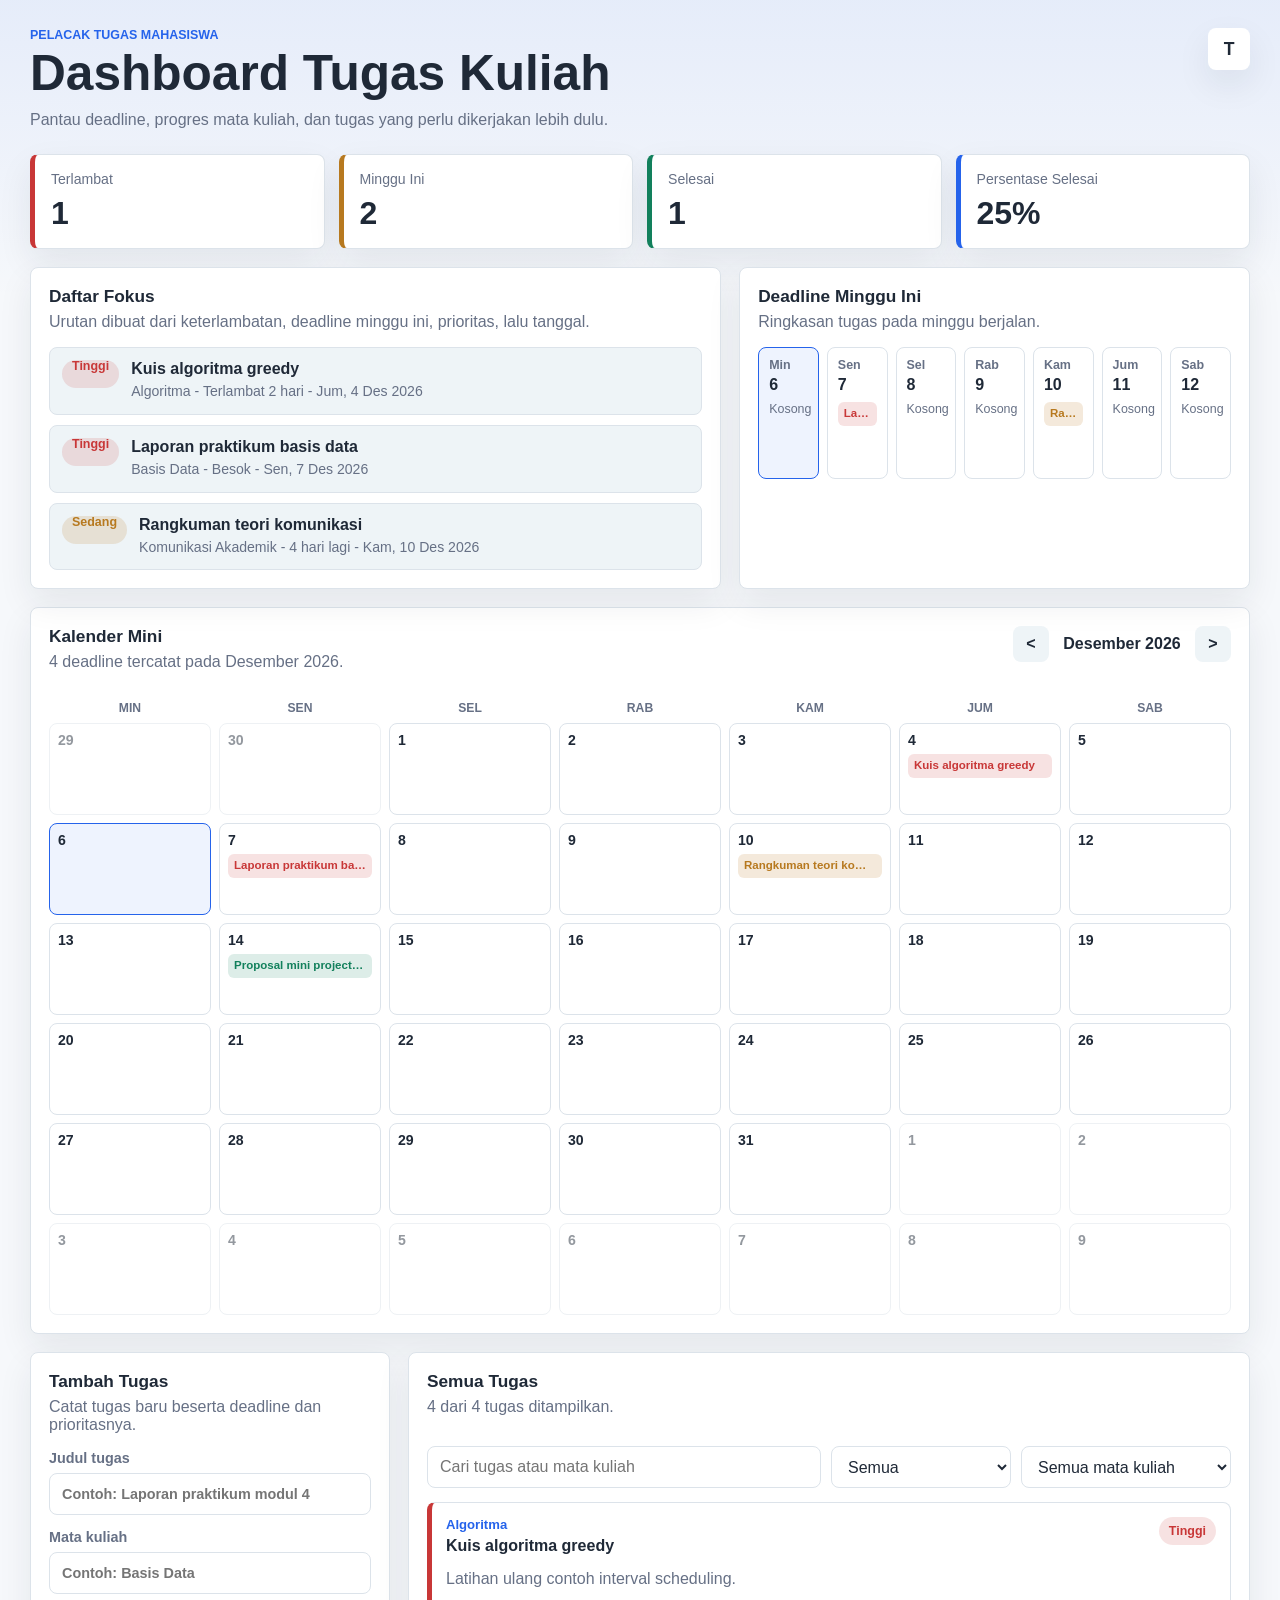
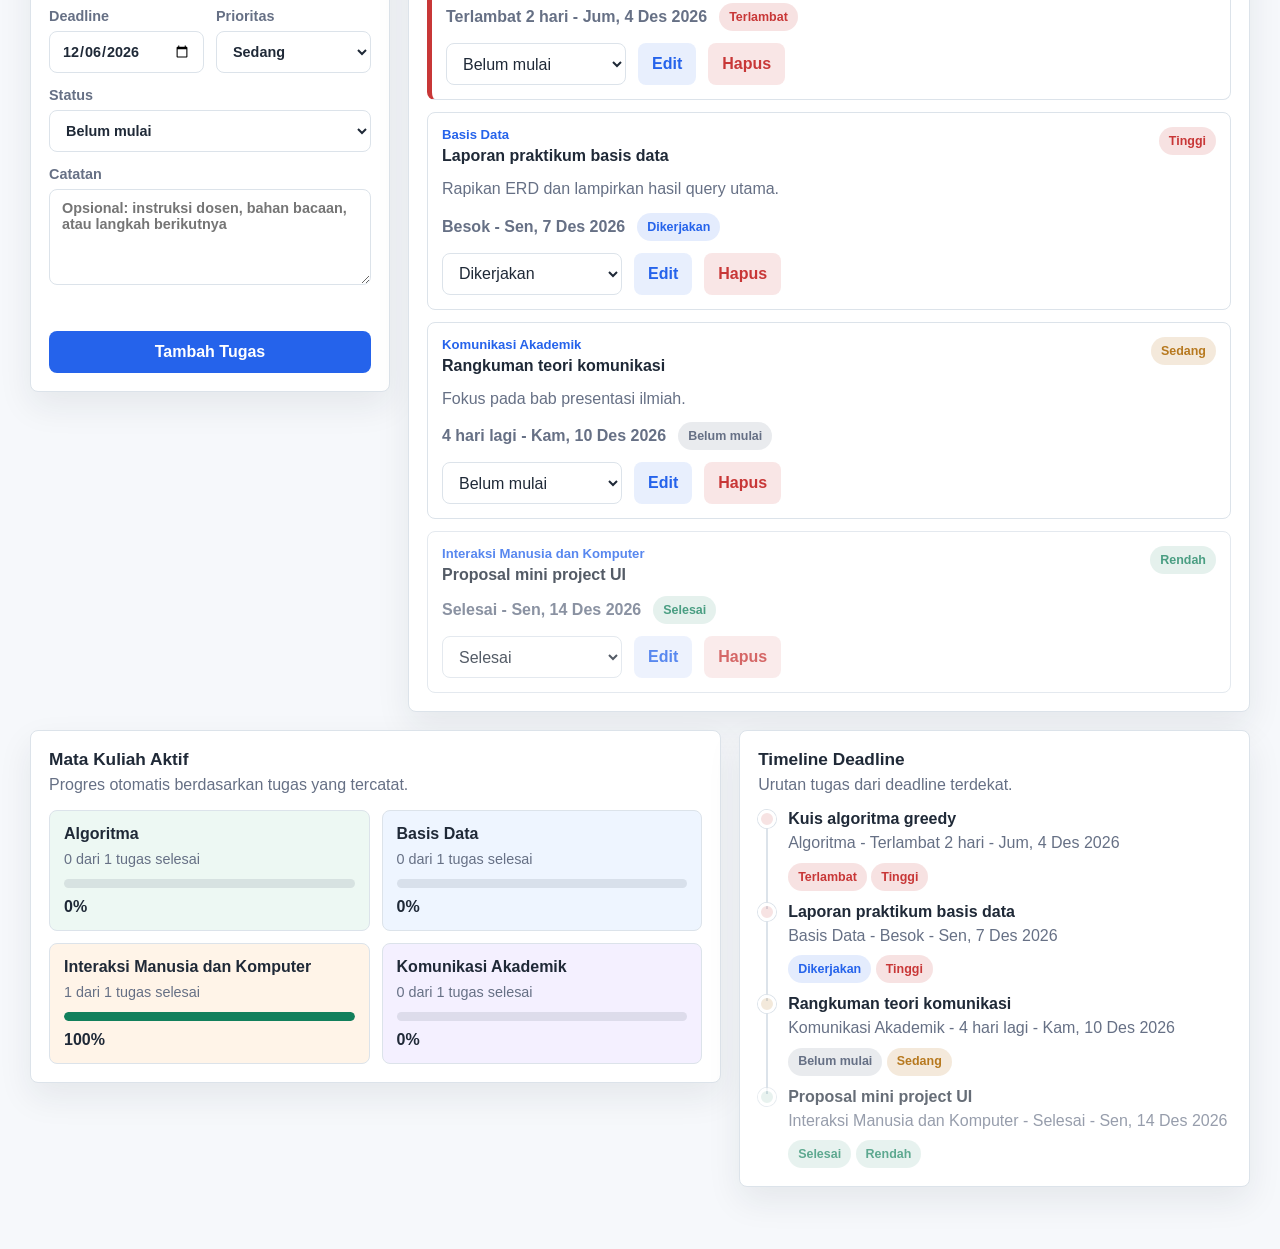
==== src/index.html @ 7a2aca6d "Restructure repository folders according to assignment guidelines" ====
<!DOCTYPE html>
<html lang="id">
<head>
  <meta charset="UTF-8">
  <meta name="viewport" content="width=device-width, initial-scale=1.0">
  <title>Pelacak Tugas Mahasiswa</title>
  <link rel="stylesheet" href="style.css">
</head>
<body>
  <main class="app-shell">
    <header class="topbar">
      <div>
        <p class="eyebrow">Pelacak Tugas Mahasiswa</p>
        <h1>Dashboard Tugas Kuliah</h1>
        <p class="lead">Pantau deadline, progres mata kuliah, dan tugas yang perlu dikerjakan lebih dulu.</p>
      </div>
      <button class="icon-button" id="themeToggle" type="button" aria-label="Ganti tema" title="Ganti tema">T</button>
    </header>

    <section class="summary-grid" aria-label="Ringkasan tugas">
      <article class="metric metric-red">
        <span>Terlambat</span>
        <strong id="lateCount">0</strong>
      </article>
      <article class="metric metric-yellow">
        <span>Minggu Ini</span>
        <strong id="weekCount">0</strong>
      </article>
      <article class="metric metric-green">
        <span>Selesai</span>
        <strong id="doneCount">0</strong>
      </article>
      <article class="metric metric-blue">
        <span>Persentase Selesai</span>
        <strong id="progressValue">0%</strong>
      </article>
    </section>

    <section class="dashboard-grid" aria-label="Dashboard utama">
      <section class="panel focus-panel">
        <div class="panel-header">
          <div>
            <h2>Daftar Fokus</h2>
            <p id="focusHint">Tugas urgent dan prioritas tinggi muncul lebih dulu.</p>
          </div>
        </div>
        <div class="focus-list" id="focusList"></div>
      </section>

      <section class="panel">
        <div class="panel-header">
          <div>
            <h2>Deadline Minggu Ini</h2>
            <p>Ringkasan tugas pada minggu berjalan.</p>
          </div>
        </div>
        <div class="week-strip" id="weekStrip"></div>
      </section>
    </section>

    <section class="panel calendar-panel" aria-label="Kalender deadline">
      <div class="panel-header">
        <div>
          <h2>Kalender Mini</h2>
          <p id="calendarSummary">Sebaran deadline pada bulan berjalan.</p>
        </div>
        <div class="calendar-actions" aria-label="Navigasi bulan">
          <button class="ghost-button calendar-button" id="prevMonthButton" type="button" aria-label="Bulan sebelumnya">&lt;</button>
          <strong id="calendarTitle"></strong>
          <button class="ghost-button calendar-button" id="nextMonthButton" type="button" aria-label="Bulan berikutnya">&gt;</button>
        </div>
      </div>
      <div class="mini-calendar" id="miniCalendar"></div>
    </section>

    <section class="workspace">
      <form class="task-form" id="taskForm" novalidate>
        <div class="form-title-row">
          <div>
            <h2 id="formTitle">Tambah Tugas</h2>
            <p id="formSubtitle">Catat tugas baru beserta deadline dan prioritasnya.</p>
          </div>
          <button class="ghost-button hidden" id="cancelEditButton" type="button">Batal</button>
        </div>

        <input id="taskId" type="hidden">

        <label for="taskTitle">
          Judul tugas
          <input id="taskTitle" type="text" placeholder="Contoh: Laporan praktikum modul 4" required>
        </label>

        <label for="courseName">
          Mata kuliah
          <input id="courseName" type="text" placeholder="Contoh: Basis Data" required>
        </label>

        <div class="form-row">
          <label for="dueDate">
            Deadline
            <input id="dueDate" type="date" required>
          </label>
          <label for="priority">
            Prioritas
            <select id="priority" required>
              <option value="Rendah">Rendah</option>
              <option value="Sedang" selected>Sedang</option>
              <option value="Tinggi">Tinggi</option>
            </select>
          </label>
        </div>

        <label for="status">
          Status
          <select id="status" required>
            <option value="Belum mulai">Belum mulai</option>
            <option value="Dikerjakan">Dikerjakan</option>
            <option value="Selesai">Selesai</option>
          </select>
        </label>

        <label for="notes">
          Catatan
          <textarea id="notes" rows="4" placeholder="Opsional: instruksi dosen, bahan bacaan, atau langkah berikutnya"></textarea>
        </label>

        <p class="form-error" id="formError" role="alert"></p>
        <button class="primary-button" id="submitButton" type="submit">Tambah Tugas</button>
      </form>

      <section class="task-board" aria-label="Daftar tugas">
        <div class="board-header">
          <div>
            <h2>Semua Tugas</h2>
            <p id="listSummary">Kelola tugas dari satu daftar.</p>
          </div>
        </div>

        <div class="filters" aria-label="Filter tugas">
          <input id="searchInput" type="search" placeholder="Cari tugas atau mata kuliah">
          <select id="filterSelect" aria-label="Filter daftar tugas">
            <option value="semua">Semua</option>
            <option value="terlambat">Terlambat</option>
            <option value="minggu-ini">Minggu Ini</option>
            <option value="belum-selesai">Belum Selesai</option>
            <option value="selesai">Selesai</option>
            <option value="prioritas-tinggi">Prioritas Tinggi</option>
          </select>
          <select id="courseFilter" aria-label="Filter mata kuliah">
            <option value="semua">Semua mata kuliah</option>
          </select>
        </div>

        <div class="task-list" id="taskList"></div>
        <p class="empty-state" id="emptyState">Belum ada tugas yang cocok dengan filter ini.</p>
      </section>
    </section>

    <section class="lower-grid" aria-label="Progres dan timeline">
      <section class="panel">
        <div class="panel-header">
          <div>
            <h2>Mata Kuliah Aktif</h2>
            <p>Progres otomatis berdasarkan tugas yang tercatat.</p>
          </div>
        </div>
        <div class="course-grid" id="courseGrid"></div>
      </section>

      <section class="panel">
        <div class="panel-header">
          <div>
            <h2>Timeline Deadline</h2>
            <p>Urutan tugas dari deadline terdekat.</p>
          </div>
        </div>
        <div class="timeline" id="timelineList"></div>
      </section>
    </section>
  </main>

  <template id="taskTemplate">
    <article class="task-card">
      <div class="task-main">
        <div>
          <p class="course"></p>
          <h3></h3>
        </div>
        <span class="priority-badge"></span>
      </div>
      <p class="task-notes"></p>
      <div class="task-meta">
        <span class="deadline-text"></span>
        <span class="status-badge"></span>
      </div>
      <div class="task-actions">
        <select class="status-select" aria-label="Ubah status tugas">
          <option value="Belum mulai">Belum mulai</option>
          <option value="Dikerjakan">Dikerjakan</option>
          <option value="Selesai">Selesai</option>
        </select>
        <button class="secondary-button edit-button" type="button">Edit</button>
        <button class="delete-button" type="button">Hapus</button>
      </div>
    </article>
  </template>

  <script src="app.js"></script>
</body>
</html>
---- src/style.css ----
:root {
  color-scheme: light;
  --bg: #f6f8fb;
  --surface: #ffffff;
  --surface-soft: #eef4f7;
  --text: #1f2937;
  --muted: #667085;
  --line: #dce3ea;
  --blue: #2563eb;
  --green: #12805c;
  --red: #c83737;
  --yellow: #b7791f;
  --purple: #7c3aed;
  --shadow: 0 14px 34px rgba(31, 41, 55, 0.08);
}

* {
  box-sizing: border-box;
}

body {
  margin: 0;
  min-height: 100vh;
  background:
    linear-gradient(180deg, rgba(37, 99, 235, 0.08), rgba(246, 248, 251, 0) 300px),
    var(--bg);
  color: var(--text);
  font-family: Arial, Helvetica, sans-serif;
}

button,
input,
select,
textarea {
  font: inherit;
}

button {
  cursor: pointer;
}

h1,
h2,
h3,
p {
  margin-top: 0;
}

.app-shell {
  width: min(1220px, calc(100% - 32px));
  margin: 0 auto;
  padding: 28px 0 44px;
}

.topbar {
  display: flex;
  align-items: flex-start;
  justify-content: space-between;
  gap: 18px;
  margin-bottom: 22px;
}

.eyebrow {
  margin: 0 0 6px;
  color: var(--blue);
  font-size: 0.78rem;
  font-weight: 800;
  letter-spacing: 0;
  text-transform: uppercase;
}

h1 {
  margin-bottom: 8px;
  font-size: clamp(2rem, 5vw, 3.1rem);
  line-height: 1.04;
}

h2 {
  margin-bottom: 6px;
  font-size: 1.08rem;
}

h3 {
  margin-bottom: 0;
  font-size: 1rem;
}

.lead,
.panel-header p,
.board-header p,
.form-title-row p,
.empty-state,
.empty-inline {
  color: var(--muted);
}

.lead {
  max-width: 680px;
  margin-bottom: 0;
  line-height: 1.55;
}

.icon-button,
.primary-button,
.secondary-button,
.delete-button,
.ghost-button {
  min-height: 42px;
  border: 0;
  border-radius: 8px;
  font-weight: 800;
}

.icon-button {
  width: 42px;
  flex: 0 0 auto;
  background: var(--surface);
  color: var(--text);
  box-shadow: var(--shadow);
  font-size: 1.1rem;
}

.summary-grid {
  display: grid;
  grid-template-columns: repeat(4, minmax(0, 1fr));
  gap: 14px;
  margin-bottom: 18px;
}

.metric,
.panel,
.task-form,
.task-board {
  border: 1px solid var(--line);
  border-radius: 8px;
  background: var(--surface);
  box-shadow: var(--shadow);
}

.metric {
  border-left: 5px solid var(--blue);
  padding: 16px;
}

.metric span {
  display: block;
  color: var(--muted);
  font-size: 0.88rem;
}

.metric strong {
  display: block;
  margin-top: 8px;
  font-size: 2rem;
}

.metric-red {
  border-left-color: var(--red);
}

.metric-yellow {
  border-left-color: var(--yellow);
}

.metric-green {
  border-left-color: var(--green);
}

.metric-blue {
  border-left-color: var(--blue);
}

.dashboard-grid,
.lower-grid {
  display: grid;
  grid-template-columns: minmax(0, 1.15fr) minmax(320px, 0.85fr);
  gap: 18px;
  margin-bottom: 18px;
}

.lower-grid {
  align-items: start;
}

.panel,
.task-form,
.task-board {
  padding: 18px;
}

.panel-header,
.board-header,
.form-title-row {
  display: flex;
  align-items: flex-start;
  justify-content: space-between;
  gap: 14px;
}

.focus-list {
  display: grid;
  gap: 10px;
}

.focus-item {
  display: grid;
  grid-template-columns: auto minmax(0, 1fr);
  align-items: start;
  gap: 12px;
  border: 1px solid var(--line);
  border-radius: 8px;
  padding: 12px;
  background: var(--surface-soft);
}

.focus-item strong,
.focus-item span {
  display: block;
}

.focus-item span:last-child {
  margin-top: 4px;
  color: var(--muted);
  font-size: 0.88rem;
  line-height: 1.4;
}

.week-strip {
  display: grid;
  grid-template-columns: repeat(7, minmax(0, 1fr));
  gap: 8px;
}

.week-day {
  min-height: 132px;
  border: 1px solid var(--line);
  border-radius: 8px;
  padding: 10px;
  background: var(--surface);
}

.week-day.is-today {
  border-color: var(--blue);
  background: rgba(37, 99, 235, 0.08);
}

.week-day span,
.week-day strong,
.week-day small,
.week-day p {
  display: block;
}

.week-day span {
  color: var(--muted);
  font-size: 0.78rem;
  font-weight: 800;
}

.week-day strong {
  margin: 4px 0 8px;
}

.week-day p {
  margin-bottom: 0;
  color: var(--muted);
  font-size: 0.78rem;
}

.week-day small {
  overflow: hidden;
  margin-top: 5px;
  border-radius: 6px;
  padding: 5px 6px;
  font-size: 0.72rem;
  font-weight: 800;
  line-height: 1.2;
  text-overflow: ellipsis;
  white-space: nowrap;
}

.calendar-panel {
  margin-bottom: 18px;
}

.calendar-actions {
  display: grid;
  grid-template-columns: 36px minmax(130px, auto) 36px;
  align-items: center;
  gap: 8px;
  text-align: center;
}

.calendar-button {
  min-height: 36px;
  padding: 0;
}

.mini-calendar {
  display: grid;
  grid-template-columns: repeat(7, minmax(0, 1fr));
  gap: 8px;
  margin-top: 14px;
}

.calendar-weekday {
  color: var(--muted);
  font-size: 0.76rem;
  font-weight: 900;
  text-align: center;
  text-transform: uppercase;
}

.calendar-day {
  min-height: 92px;
  border: 1px solid var(--line);
  border-radius: 8px;
  padding: 8px;
  background: var(--surface);
}

.calendar-day.is-muted {
  opacity: 0.48;
}

.calendar-day.is-today {
  border-color: var(--blue);
  background: rgba(37, 99, 235, 0.08);
}

.calendar-day strong,
.calendar-task {
  display: block;
}

.calendar-day strong {
  margin-bottom: 6px;
  font-size: 0.88rem;
}

.calendar-task {
  overflow: hidden;
  margin-top: 5px;
  border-radius: 6px;
  padding: 5px 6px;
  font-size: 0.72rem;
  font-weight: 800;
  line-height: 1.2;
  text-overflow: ellipsis;
  white-space: nowrap;
}

.calendar-more {
  margin: 6px 0 0;
  color: var(--muted);
  font-size: 0.72rem;
  font-weight: 800;
}

.workspace {
  display: grid;
  grid-template-columns: 360px minmax(0, 1fr);
  gap: 18px;
  align-items: start;
  margin-bottom: 18px;
}

label {
  display: grid;
  gap: 7px;
  margin-bottom: 14px;
  color: var(--muted);
  font-size: 0.9rem;
  font-weight: 800;
}

input,
select,
textarea {
  width: 100%;
  border: 1px solid var(--line);
  border-radius: 8px;
  background: var(--surface);
  color: var(--text);
  min-height: 42px;
  padding: 0 12px;
}

textarea {
  min-height: 96px;
  padding-top: 10px;
  resize: vertical;
}

input:focus,
select:focus,
textarea:focus,
button:focus-visible {
  outline: 3px solid rgba(37, 99, 235, 0.22);
  outline-offset: 2px;
}

.form-row {
  display: grid;
  grid-template-columns: 1fr 1fr;
  gap: 12px;
}

.form-error {
  min-height: 20px;
  margin: 0 0 12px;
  color: var(--red);
  font-weight: 800;
}

.primary-button {
  width: 100%;
  background: var(--blue);
  color: white;
}

.secondary-button {
  background: rgba(37, 99, 235, 0.1);
  color: var(--blue);
  padding: 0 14px;
}

.delete-button {
  background: rgba(200, 55, 55, 0.12);
  color: var(--red);
  padding: 0 14px;
}

.ghost-button {
  min-height: 36px;
  background: var(--surface-soft);
  color: var(--text);
  padding: 0 12px;
}

.filters {
  display: grid;
  grid-template-columns: minmax(180px, 1fr) 180px 210px;
  gap: 10px;
  margin: 14px 0;
}

.task-list {
  display: grid;
  gap: 12px;
}

.task-card {
  border: 1px solid var(--line);
  border-radius: 8px;
  padding: 14px;
  background: var(--surface);
}

.task-card.is-late {
  border-left: 5px solid var(--red);
}

.task-card.is-today {
  border-left: 5px solid var(--yellow);
}

.task-card.is-done {
  opacity: 0.76;
}

.task-main,
.task-meta,
.task-actions {
  display: flex;
  gap: 12px;
}

.task-main {
  align-items: flex-start;
  justify-content: space-between;
}

.task-meta,
.task-actions {
  align-items: center;
  flex-wrap: wrap;
  margin-top: 12px;
}

.task-notes {
  margin: 12px 0 0;
  color: var(--muted);
  line-height: 1.48;
}

.course {
  margin-bottom: 5px;
  color: var(--blue);
  font-size: 0.82rem;
  font-weight: 800;
}

.deadline-text {
  color: var(--muted);
  font-weight: 700;
}

.status-select {
  max-width: 180px;
}

.priority-badge,
.status-badge,
.mini-priority {
  display: inline-flex;
  align-items: center;
  justify-content: center;
  border-radius: 999px;
  min-height: 28px;
  padding: 0 10px;
  font-size: 0.78rem;
  font-weight: 900;
  line-height: 1;
  white-space: nowrap;
}

.priority-high {
  background: rgba(200, 55, 55, 0.14);
  color: var(--red);
}

.priority-medium {
  background: rgba(183, 121, 31, 0.16);
  color: var(--yellow);
}

.priority-low {
  background: rgba(18, 128, 92, 0.14);
  color: var(--green);
}

.status-late {
  background: rgba(200, 55, 55, 0.14);
  color: var(--red);
}

.status-progress {
  background: rgba(37, 99, 235, 0.12);
  color: var(--blue);
}

.status-done {
  background: rgba(18, 128, 92, 0.14);
  color: var(--green);
}

.status-idle {
  background: rgba(102, 112, 133, 0.14);
  color: var(--muted);
}

.course-grid {
  display: grid;
  grid-template-columns: repeat(2, minmax(0, 1fr));
  gap: 12px;
}

.course-card {
  border: 1px solid var(--line);
  border-radius: 8px;
  padding: 14px;
}

.course-card p {
  margin: 8px 0 12px;
  color: var(--muted);
  font-size: 0.9rem;
}

.course-card strong {
  display: block;
  margin-top: 10px;
}

.course-mint {
  background: #edf8f3;
}

.course-blue {
  background: #eef5ff;
}

.course-peach {
  background: #fff4e8;
}

.course-lavender {
  background: #f4f0ff;
}

.course-rose {
  background: #fff0f4;
}

.course-lime {
  background: #f2f8e9;
}

.progress-track {
  overflow: hidden;
  height: 9px;
  border-radius: 999px;
  background: rgba(102, 112, 133, 0.16);
}

.progress-track span {
  display: block;
  height: 100%;
  border-radius: inherit;
  background: var(--green);
}

.timeline {
  display: grid;
  gap: 12px;
}

.timeline-item {
  display: grid;
  grid-template-columns: 18px minmax(0, 1fr);
  gap: 12px;
  position: relative;
}

.timeline-item:not(:last-child)::before {
  position: absolute;
  top: 18px;
  bottom: -18px;
  left: 8px;
  width: 2px;
  background: var(--line);
  content: "";
}

.timeline-item p {
  margin: 4px 0 8px;
  color: var(--muted);
  line-height: 1.4;
}

.timeline-item.is-done {
  opacity: 0.68;
}

.timeline-dot {
  position: relative;
  z-index: 1;
  width: 18px;
  height: 18px;
  border: 3px solid var(--surface);
  border-radius: 50%;
  box-shadow: 0 0 0 1px var(--line);
}

.empty-state,
.empty-inline {
  margin-bottom: 0;
  border: 1px dashed var(--line);
  border-radius: 8px;
  padding: 16px;
  text-align: center;
}

.hidden {
  display: none !important;
}

body.dark {
  color-scheme: dark;
  --bg: #10151d;
  --surface: #18202b;
  --surface-soft: #212c3a;
  --text: #eef2f7;
  --muted: #aab4c1;
  --line: #303b4a;
  --shadow: 0 16px 42px rgba(0, 0, 0, 0.24);
}

body.dark .course-mint,
body.dark .course-blue,
body.dark .course-peach,
body.dark .course-lavender,
body.dark .course-rose,
body.dark .course-lime {
  background: var(--surface-soft);
}

@media (max-width: 980px) {
  .summary-grid,
  .dashboard-grid,
  .workspace,
  .lower-grid {
    grid-template-columns: 1fr 1fr;
  }

  .workspace {
    align-items: stretch;
  }

  .task-form {
    order: 2;
  }

  .task-board {
    order: 1;
  }

  .week-strip {
    grid-template-columns: repeat(4, minmax(0, 1fr));
  }

  .filters {
    grid-template-columns: 1fr;
  }
}

@media (max-width: 700px) {
  .app-shell {
    width: min(100% - 20px, 1220px);
    padding-top: 18px;
  }

  .topbar,
  .panel-header,
  .board-header,
  .form-title-row,
  .task-main,
  .task-meta,
  .task-actions {
    flex-direction: column;
    align-items: stretch;
  }

  .summary-grid,
  .dashboard-grid,
  .workspace,
  .lower-grid,
  .course-grid,
  .form-row,
  .week-strip {
    grid-template-columns: 1fr;
  }

  .icon-button {
    align-self: flex-start;
  }

  .status-select {
    max-width: none;
  }

  .week-day {
    min-height: auto;
  }

  .calendar-actions {
    width: 100%;
  }

  .mini-calendar {
    gap: 5px;
  }

  .calendar-day {
    min-height: 72px;
    padding: 6px;
  }

  .calendar-task {
    padding: 4px 5px;
  }
}
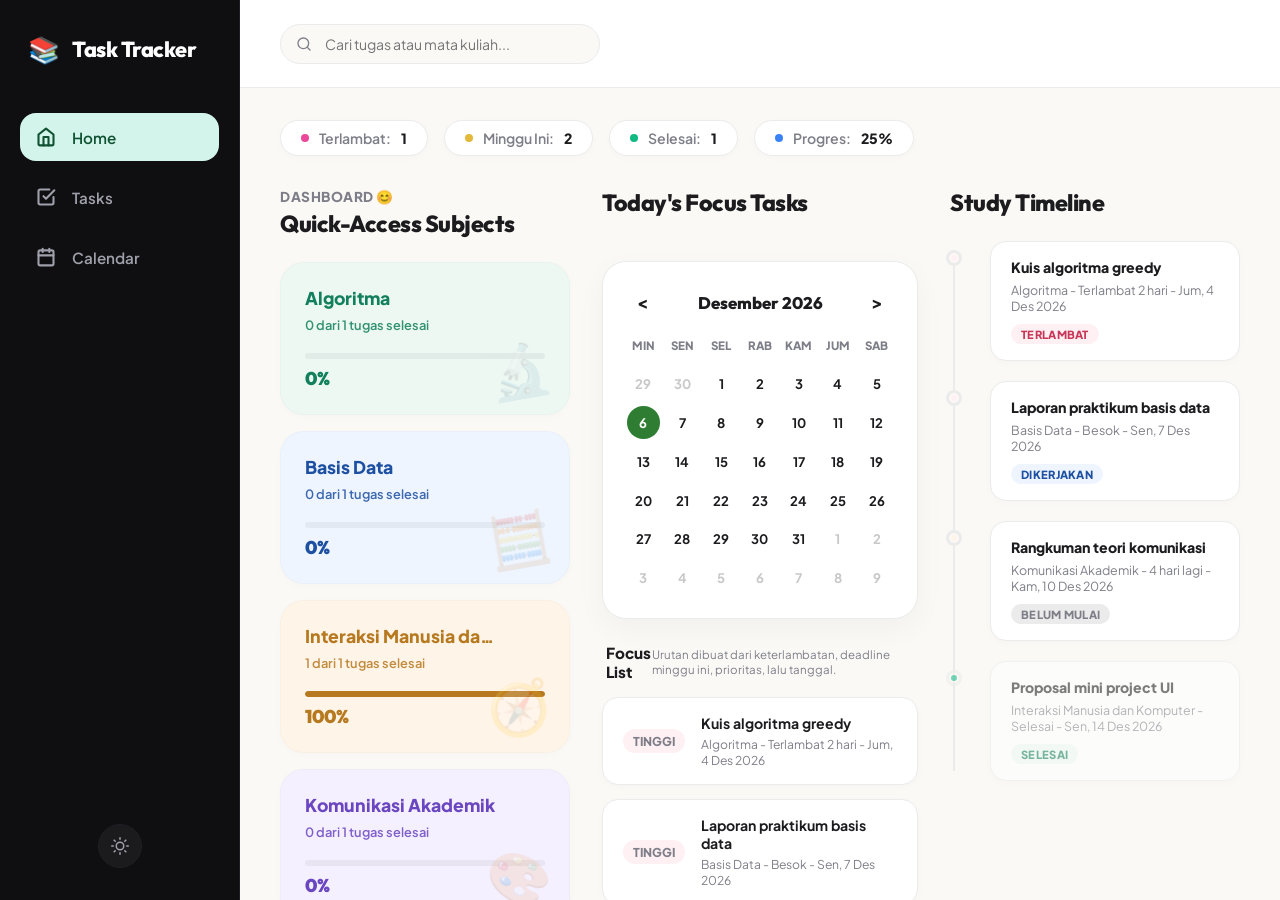
==== commit a0574845: "Update layout: Remove user profile/email and rename brand to Task Tracker" ====
--- a/src/index.html
+++ b/src/index.html
@@ -3,181 +3,250 @@
 <head>
   <meta charset="UTF-8">
   <meta name="viewport" content="width=device-width, initial-scale=1.0">
-  <title>Pelacak Tugas Mahasiswa</title>
+  <title>Task Tracker - Pelacak Tugas Mahasiswa</title>
+  <link rel="preconnect" href="https://fonts.googleapis.com">
+  <link rel="preconnect" href="https://fonts.gstatic.com" crossorigin>
+  <link href="https://fonts.googleapis.com/css2?family=Outfit:wght@300;400;500;600;700;800;900&family=Plus+Jakarta+Sans:wght@300;400;500;600;700;800&display=swap" rel="stylesheet">
   <link rel="stylesheet" href="style.css">
 </head>
 <body>
-  <main class="app-shell">
-    <header class="topbar">
-      <div>
-        <p class="eyebrow">Pelacak Tugas Mahasiswa</p>
-        <h1>Dashboard Tugas Kuliah</h1>
-        <p class="lead">Pantau deadline, progres mata kuliah, dan tugas yang perlu dikerjakan lebih dulu.</p>
-      </div>
-      <button class="icon-button" id="themeToggle" type="button" aria-label="Ganti tema" title="Ganti tema">T</button>
-    </header>
-
-    <section class="summary-grid" aria-label="Ringkasan tugas">
-      <article class="metric metric-red">
-        <span>Terlambat</span>
-        <strong id="lateCount">0</strong>
-      </article>
-      <article class="metric metric-yellow">
-        <span>Minggu Ini</span>
-        <strong id="weekCount">0</strong>
-      </article>
-      <article class="metric metric-green">
-        <span>Selesai</span>
-        <strong id="doneCount">0</strong>
-      </article>
-      <article class="metric metric-blue">
-        <span>Persentase Selesai</span>
-        <strong id="progressValue">0%</strong>
-      </article>
-    </section>
-
-    <section class="dashboard-grid" aria-label="Dashboard utama">
-      <section class="panel focus-panel">
-        <div class="panel-header">
-          <div>
-            <h2>Daftar Fokus</h2>
-            <p id="focusHint">Tugas urgent dan prioritas tinggi muncul lebih dulu.</p>
-          </div>
+  <div class="app-layout">
+    <!-- Sidebar -->
+    <aside class="sidebar">
+      <div class="sidebar-brand">
+        <div class="brand-logo">📚</div>
+        <span class="brand-name">Task Tracker</span>
+      </div>
+      
+      <nav class="sidebar-menu">
+        <button class="menu-item active" id="tab-home-btn" type="button" title="Dashboard">
+          <svg xmlns="http://www.w3.org/2000/svg" viewBox="0 0 24 24" fill="none" stroke="currentColor" stroke-width="2.5" stroke-linecap="round" stroke-linejoin="round" class="feather feather-home"><path d="M3 9l9-7 9 7v11a2 2 0 0 1-2 2H5a2 2 0 0 1-2-2z"></path><polyline points="9 22 9 12 15 12 15 22"></polyline></svg>
+          <span class="menu-text">Home</span>
+        </button>
+        <button class="menu-item" id="tab-tasks-btn" type="button" title="Semua Tugas">
+          <svg xmlns="http://www.w3.org/2000/svg" viewBox="0 0 24 24" fill="none" stroke="currentColor" stroke-width="2.5" stroke-linecap="round" stroke-linejoin="round" class="feather feather-check-square"><polyline points="9 11 12 14 22 4"></polyline><path d="M21 12v7a2 2 0 0 1-2 2H5a2 2 0 0 1-2-2V5a2 2 0 0 1 2-2h11"></path></svg>
+          <span class="menu-text">Tasks</span>
+        </button>
+        <button class="menu-item" id="tab-calendar-btn" type="button" title="Kalender Bulanan">
+          <svg xmlns="http://www.w3.org/2000/svg" viewBox="0 0 24 24" fill="none" stroke="currentColor" stroke-width="2.5" stroke-linecap="round" stroke-linejoin="round" class="feather feather-calendar"><rect x="3" y="4" width="18" height="18" rx="2" ry="2"></rect><line x1="16" y1="2" x2="16" y2="6"></line><line x1="8" y1="2" x2="8" y2="6"></line><line x1="3" y1="10" x2="21" y2="10"></line></svg>
+          <span class="menu-text">Calendar</span>
+        </button>
+      </nav>
+
+      <div class="sidebar-footer">
+        <button class="icon-button" id="themeToggle" type="button" aria-label="Ganti tema" title="Ganti tema">
+          <svg xmlns="http://www.w3.org/2000/svg" viewBox="0 0 24 24" fill="none" stroke="currentColor" stroke-width="2" stroke-linecap="round" stroke-linejoin="round" class="feather feather-sun"><circle cx="12" cy="12" r="5"></circle><line x1="12" y1="1" x2="12" y2="3"></line><line x1="12" y1="21" x2="12" y2="23"></line><line x1="4.22" y1="4.22" x2="5.64" y2="5.64"></line><line x1="18.36" y1="18.36" x2="19.78" y2="19.78"></line><line x1="1" y1="12" x2="3" y2="12"></line><line x1="21" y1="12" x2="23" y2="12"></line><line x1="4.22" y1="19.78" x2="5.64" y2="18.36"></line><line x1="18.36" y1="5.64" x2="19.78" y2="4.22"></line></svg>
+        </button>
+      </div>
+    </aside>
+
+    <!-- Main Content Area -->
+    <div class="main-container">
+      <!-- Topbar -->
+      <header class="topbar">
+        <div class="topbar-search">
+          <svg xmlns="http://www.w3.org/2000/svg" viewBox="0 0 24 24" fill="none" stroke="currentColor" stroke-width="2" stroke-linecap="round" stroke-linejoin="round" class="search-icon"><circle cx="11" cy="11" r="8"></circle><line x1="21" y1="21" x2="16.65" y2="16.65"></line></svg>
+          <input id="globalSearchInput" type="search" placeholder="Cari tugas atau mata kuliah...">
         </div>
-        <div class="focus-list" id="focusList"></div>
-      </section>
-
-      <section class="panel">
-        <div class="panel-header">
-          <div>
-            <h2>Deadline Minggu Ini</h2>
-            <p>Ringkasan tugas pada minggu berjalan.</p>
-          </div>
+        
+        <div class="topbar-actions">
         </div>
-        <div class="week-strip" id="weekStrip"></div>
-      </section>
-    </section>
-
-    <section class="panel calendar-panel" aria-label="Kalender deadline">
-      <div class="panel-header">
-        <div>
-          <h2>Kalender Mini</h2>
-          <p id="calendarSummary">Sebaran deadline pada bulan berjalan.</p>
-        </div>
-        <div class="calendar-actions" aria-label="Navigasi bulan">
-          <button class="ghost-button calendar-button" id="prevMonthButton" type="button" aria-label="Bulan sebelumnya">&lt;</button>
-          <strong id="calendarTitle"></strong>
-          <button class="ghost-button calendar-button" id="nextMonthButton" type="button" aria-label="Bulan berikutnya">&gt;</button>
-        </div>
-      </div>
-      <div class="mini-calendar" id="miniCalendar"></div>
-    </section>
-
-    <section class="workspace">
-      <form class="task-form" id="taskForm" novalidate>
-        <div class="form-title-row">
-          <div>
-            <h2 id="formTitle">Tambah Tugas</h2>
-            <p id="formSubtitle">Catat tugas baru beserta deadline dan prioritasnya.</p>
-          </div>
-          <button class="ghost-button hidden" id="cancelEditButton" type="button">Batal</button>
-        </div>
-
-        <input id="taskId" type="hidden">
-
-        <label for="taskTitle">
-          Judul tugas
-          <input id="taskTitle" type="text" placeholder="Contoh: Laporan praktikum modul 4" required>
-        </label>
-
-        <label for="courseName">
-          Mata kuliah
-          <input id="courseName" type="text" placeholder="Contoh: Basis Data" required>
-        </label>
-
-        <div class="form-row">
-          <label for="dueDate">
-            Deadline
-            <input id="dueDate" type="date" required>
-          </label>
-          <label for="priority">
-            Prioritas
-            <select id="priority" required>
-              <option value="Rendah">Rendah</option>
-              <option value="Sedang" selected>Sedang</option>
-              <option value="Tinggi">Tinggi</option>
-            </select>
-          </label>
-        </div>
-
-        <label for="status">
-          Status
-          <select id="status" required>
-            <option value="Belum mulai">Belum mulai</option>
-            <option value="Dikerjakan">Dikerjakan</option>
-            <option value="Selesai">Selesai</option>
-          </select>
-        </label>
-
-        <label for="notes">
-          Catatan
-          <textarea id="notes" rows="4" placeholder="Opsional: instruksi dosen, bahan bacaan, atau langkah berikutnya"></textarea>
-        </label>
-
-        <p class="form-error" id="formError" role="alert"></p>
-        <button class="primary-button" id="submitButton" type="submit">Tambah Tugas</button>
-      </form>
-
-      <section class="task-board" aria-label="Daftar tugas">
-        <div class="board-header">
-          <div>
-            <h2>Semua Tugas</h2>
-            <p id="listSummary">Kelola tugas dari satu daftar.</p>
-          </div>
-        </div>
-
-        <div class="filters" aria-label="Filter tugas">
-          <input id="searchInput" type="search" placeholder="Cari tugas atau mata kuliah">
-          <select id="filterSelect" aria-label="Filter daftar tugas">
-            <option value="semua">Semua</option>
-            <option value="terlambat">Terlambat</option>
-            <option value="minggu-ini">Minggu Ini</option>
-            <option value="belum-selesai">Belum Selesai</option>
-            <option value="selesai">Selesai</option>
-            <option value="prioritas-tinggi">Prioritas Tinggi</option>
-          </select>
-          <select id="courseFilter" aria-label="Filter mata kuliah">
-            <option value="semua">Semua mata kuliah</option>
-          </select>
-        </div>
-
-        <div class="task-list" id="taskList"></div>
-        <p class="empty-state" id="emptyState">Belum ada tugas yang cocok dengan filter ini.</p>
-      </section>
-    </section>
-
-    <section class="lower-grid" aria-label="Progres dan timeline">
-      <section class="panel">
-        <div class="panel-header">
-          <div>
-            <h2>Mata Kuliah Aktif</h2>
-            <p>Progres otomatis berdasarkan tugas yang tercatat.</p>
-          </div>
-        </div>
-        <div class="course-grid" id="courseGrid"></div>
-      </section>
-
-      <section class="panel">
-        <div class="panel-header">
-          <div>
-            <h2>Timeline Deadline</h2>
-            <p>Urutan tugas dari deadline terdekat.</p>
-          </div>
-        </div>
-        <div class="timeline" id="timelineList"></div>
-      </section>
-    </section>
-  </main>
+      </header>
+
+      <!-- Tab Content Wrapper -->
+      <main class="content-body">
+        
+        <!-- HOME / DASHBOARD TAB -->
+        <section id="tab-home" class="tab-panel active-panel">
+          <!-- Top Metric Capsule Bar -->
+          <div class="metrics-bar">
+            <article class="metric-chip chip-red">
+              <span class="dot"></span>
+              <span class="label">Terlambat:</span>
+              <strong id="lateCount">0</strong>
+            </article>
+            <article class="metric-chip chip-yellow">
+              <span class="dot"></span>
+              <span class="label">Minggu Ini:</span>
+              <strong id="weekCount">0</strong>
+            </article>
+            <article class="metric-chip chip-green">
+              <span class="dot"></span>
+              <span class="label">Selesai:</span>
+              <strong id="doneCount">0</strong>
+            </article>
+            <article class="metric-chip chip-blue">
+              <span class="dot"></span>
+              <span class="label">Progres:</span>
+              <strong id="progressValue">0%</strong>
+            </article>
+          </div>
+
+          <div class="dashboard-columns">
+            <!-- Column 1: Quick-Access Subjects -->
+            <section class="dashboard-col col-subjects">
+              <div class="col-header">
+                <h2>Dashboard 😊</h2>
+                <h1>Quick-Access Subjects</h1>
+              </div>
+              <div class="course-grid" id="courseGrid">
+                <!-- Dynamically loaded subjects with progress bars -->
+              </div>
+            </section>
+
+            <!-- Column 2: Focus Tasks -->
+            <section class="dashboard-col col-focus">
+              <div class="col-header">
+                <h2>Today's Focus Tasks</h2>
+              </div>
+              
+              <!-- Mini Calendar Card -->
+              <div class="calendar-card">
+                <div class="calendar-card-header">
+                  <button class="calendar-nav-btn" id="prevMonthButton" type="button" aria-label="Bulan sebelumnya">&lt;</button>
+                  <strong id="calendarTitle"></strong>
+                  <button class="calendar-nav-btn" id="nextMonthButton" type="button" aria-label="Bulan berikutnya">&gt;</button>
+                </div>
+                <div class="mini-calendar" id="miniCalendar"></div>
+                <p class="hidden" id="calendarSummary"></p>
+              </div>
+
+              <!-- Focus List -->
+              <div class="focus-list-container">
+                <div class="list-subheader">
+                  <h3>Focus List</h3>
+                  <span id="focusHint">Tugas mendesak muncul di sini.</span>
+                </div>
+                <div class="focus-list" id="focusList"></div>
+              </div>
+            </section>
+
+            <!-- Column 3: Study Timeline -->
+            <section class="dashboard-col col-timeline">
+              <div class="col-header">
+                <h2>Study Timeline</h2>
+              </div>
+              <div class="timeline-container">
+                <div class="timeline-line"></div>
+                <div class="timeline" id="timelineList">
+                  <!-- Dynamically loaded upcoming deadlines -->
+                </div>
+              </div>
+            </section>
+          </div>
+        </section>
+
+        <!-- TASKS TAB -->
+        <section id="tab-tasks" class="tab-panel">
+          <div class="workspace">
+            <!-- Form Card -->
+            <form class="task-form" id="taskForm" novalidate>
+              <div class="form-title-row">
+                <div>
+                  <h2 id="formTitle">Tambah Tugas</h2>
+                  <p id="formSubtitle">Catat tugas baru beserta deadline dan prioritasnya.</p>
+                </div>
+                <button class="ghost-button hidden" id="cancelEditButton" type="button">Batal</button>
+              </div>
+
+              <input id="taskId" type="hidden">
+
+              <label for="taskTitle">
+                Judul tugas
+                <input id="taskTitle" type="text" placeholder="Contoh: Laporan praktikum modul 4" required>
+              </label>
+
+              <label for="courseName">
+                Mata kuliah
+                <input id="courseName" type="text" placeholder="Contoh: Basis Data" required>
+              </label>
+
+              <div class="form-row">
+                <label for="dueDate">
+                  Deadline
+                  <input id="dueDate" type="date" required>
+                </label>
+                <label for="priority">
+                  Prioritas
+                  <select id="priority" required>
+                    <option value="Rendah">Rendah</option>
+                    <option value="Sedang" selected>Sedang</option>
+                    <option value="Tinggi">Tinggi</option>
+                  </select>
+                </label>
+              </div>
+
+              <div class="form-row">
+                <label for="status">
+                  Status
+                  <select id="status" required>
+                    <option value="Belum mulai">Belum mulai</option>
+                    <option value="Dikerjakan">Dikerjakan</option>
+                    <option value="Selesai">Selesai</option>
+                  </select>
+                </label>
+              </div>
+
+              <label for="notes">
+                Catatan
+                <textarea id="notes" rows="3" placeholder="Opsional: instruksi dosen, bahan bacaan, atau langkah berikutnya"></textarea>
+              </label>
+
+              <p class="form-error" id="formError" role="alert"></p>
+              <button class="primary-button" id="submitButton" type="submit">Tambah Tugas</button>
+            </form>
+
+            <!-- Tasks List Card -->
+            <section class="task-board" aria-label="Daftar tugas">
+              <div class="board-header">
+                <div>
+                  <h2>Semua Tugas</h2>
+                  <p id="listSummary">Kelola tugas dari satu daftar.</p>
+                </div>
+              </div>
+
+              <div class="filters" aria-label="Filter tugas">
+                <input id="searchInput" type="search" placeholder="Cari tugas atau mata kuliah...">
+                <select id="filterSelect" aria-label="Filter daftar tugas">
+                  <option value="semua">Semua Status</option>
+                  <option value="terlambat">Terlambat</option>
+                  <option value="minggu-ini">Minggu Ini</option>
+                  <option value="belum-selesai">Belum Selesai</option>
+                  <option value="selesai">Selesai</option>
+                  <option value="prioritas-tinggi">Prioritas Tinggi</option>
+                </select>
+                <select id="courseFilter" aria-label="Filter mata kuliah">
+                  <option value="semua">Semua Mata Kuliah</option>
+                </select>
+              </div>
+
+              <div class="task-list" id="taskList"></div>
+              <p class="empty-state" id="emptyState">Belum ada tugas yang cocok dengan filter ini.</p>
+            </section>
+          </div>
+        </section>
+
+        <!-- CALENDAR TAB -->
+        <section id="tab-calendar" class="tab-panel">
+          <div class="large-calendar-wrapper">
+            <div class="panel-header">
+              <div>
+                <h2>Kalender Rencana</h2>
+                <p id="largeCalendarSummary">Sebaran deadline pada bulan berjalan.</p>
+              </div>
+              <div class="calendar-actions" aria-label="Navigasi bulan">
+                <button class="ghost-button calendar-button" id="largePrevMonthButton" type="button" aria-label="Bulan sebelumnya">&lt;</button>
+                <strong id="largeCalendarTitle"></strong>
+                <button class="ghost-button calendar-button" id="largeNextMonthButton" type="button" aria-label="Bulan berikutnya">&gt;</button>
+              </div>
+            </div>
+            <div class="large-calendar" id="largeCalendar"></div>
+          </div>
+        </section>
+        
+      </main>
+    </div>
+  </div>
 
   <template id="taskTemplate">
     <article class="task-card">
--- a/src/style.css
+++ b/src/style.css
@@ -1,783 +1,1345 @@
+/* Design System & Variables */
 :root {
-  color-scheme: light;
-  --bg: #f6f8fb;
-  --surface: #ffffff;
-  --surface-soft: #eef4f7;
-  --text: #1f2937;
-  --muted: #667085;
-  --line: #dce3ea;
-  --blue: #2563eb;
-  --green: #12805c;
-  --red: #c83737;
-  --yellow: #b7791f;
-  --purple: #7c3aed;
-  --shadow: 0 14px 34px rgba(31, 41, 55, 0.08);
-}
-
+  --bg-app: #FAF9F6;
+  --bg-sidebar: #0F0F12;
+  --bg-content: #FAF9F6;
+  --bg-card: #FFFFFF;
+  --border-sidebar: #1E1E24;
+  --border-light: #EBEBEB;
+  
+  --text-main: #1C1C1F;
+  --text-muted: #7E7E88;
+  --text-sidebar: #A0A0AB;
+  --text-sidebar-active: #0F5132;
+  
+  --shadow-sm: 0 2px 8px rgba(0, 0, 0, 0.02);
+  --shadow-md: 0 10px 30px rgba(0, 0, 0, 0.04);
+  --shadow-lg: 0 16px 48px rgba(0, 0, 0, 0.06);
+  
+  --radius-lg: 24px;
+  --radius-md: 16px;
+  --radius-sm: 10px;
+  
+  /* Subject Colors HSL */
+  --subject-blue-bg: #EEF5FF;
+  --subject-blue-text: #1E50A2;
+  --subject-blue-bar: #3B82F6;
+  
+  --subject-yellow-bg: #FFF4E8;
+  --subject-yellow-text: #B7791F;
+  --subject-yellow-bar: #E2B93B;
+  
+  --subject-pink-bg: #FFF0F4;
+  --subject-pink-text: #C83757;
+  --subject-pink-bar: #EC4899;
+  
+  --subject-lavender-bg: #F4F0FF;
+  --subject-lavender-text: #6B46C1;
+  --subject-lavender-bar: #8B5CF6;
+  
+  --subject-mint-bg: #EDF8F3;
+  --subject-mint-text: #12805C;
+  --subject-mint-bar: #10B981;
+  
+  --subject-lime-bg: #F2F8E9;
+  --subject-lime-text: #4F8A10;
+  --subject-lime-bar: #84CC16;
+}
+
+body.dark {
+  --bg-app: #0A0A0C;
+  --bg-sidebar: #0F0F12;
+  --bg-content: #131317;
+  --bg-card: #1C1C22;
+  --border-sidebar: #22222A;
+  --border-light: #2A2A33;
+  
+  --text-main: #F4F4F6;
+  --text-muted: #8E8E9A;
+  
+  --shadow-md: 0 10px 30px rgba(0, 0, 0, 0.2);
+  --shadow-lg: 0 16px 48px rgba(0, 0, 0, 0.3);
+  
+  --subject-blue-bg: #1A2233;
+  --subject-yellow-bg: #2B2015;
+  --subject-pink-bg: #2B181E;
+  --subject-lavender-bg: #201833;
+  --subject-mint-bg: #142820;
+  --subject-lime-bg: #1B2B15;
+}
+
+/* Global Reset */
 * {
   box-sizing: border-box;
+  margin: 0;
+  padding: 0;
 }
 
 body {
-  margin: 0;
-  min-height: 100vh;
-  background:
-    linear-gradient(180deg, rgba(37, 99, 235, 0.08), rgba(246, 248, 251, 0) 300px),
-    var(--bg);
-  color: var(--text);
-  font-family: Arial, Helvetica, sans-serif;
-}
-
-button,
-input,
-select,
-textarea {
-  font: inherit;
-}
-
-button {
+  font-family: 'Plus Jakarta Sans', 'Outfit', -apple-system, BlinkMacSystemFont, "Segoe UI", Roboto, sans-serif;
+  background-color: var(--bg-app);
+  color: var(--text-main);
+  overflow-x: hidden;
+  height: 100vh;
+  display: flex;
+  transition: background-color 0.3s ease, color 0.3s ease;
+}
+
+input, select, textarea, button {
+  font-family: inherit;
+}
+
+/* App Layout Grid */
+.app-layout {
+  display: flex;
+  width: 100vw;
+  height: 100vh;
+}
+
+/* Sidebar Styling */
+.sidebar {
+  width: 240px;
+  background-color: var(--bg-sidebar);
+  border-right: 1px solid var(--border-sidebar);
+  display: flex;
+  flex-direction: column;
+  padding: 32px 20px;
+  z-index: 10;
+  flex-shrink: 0;
+  transition: width 0.3s ease;
+}
+
+.sidebar-brand {
+  display: flex;
+  align-items: center;
+  gap: 12px;
+  margin-bottom: 48px;
+  padding-left: 8px;
+}
+
+.brand-logo {
+  font-size: 1.6rem;
+}
+
+.brand-name {
+  font-family: 'Outfit', sans-serif;
+  font-size: 1.35rem;
+  font-weight: 800;
+  color: #FFFFFF;
+  letter-spacing: -0.5px;
+}
+
+.sidebar-menu {
+  display: flex;
+  flex-direction: column;
+  gap: 12px;
+  flex-grow: 1;
+}
+
+.menu-item {
+  display: flex;
+  align-items: center;
+  gap: 16px;
+  background: none;
+  border: none;
+  padding: 14px 16px;
+  border-radius: var(--radius-md);
+  color: var(--text-sidebar);
+  font-size: 0.95rem;
+  font-weight: 600;
+  text-align: left;
   cursor: pointer;
-}
-
-h1,
-h2,
-h3,
-p {
-  margin-top: 0;
-}
-
-.app-shell {
-  width: min(1220px, calc(100% - 32px));
-  margin: 0 auto;
-  padding: 28px 0 44px;
-}
-
+  transition: all 0.25s cubic-bezier(0.4, 0, 0.2, 1);
+  width: 100%;
+}
+
+.menu-item svg {
+  width: 20px;
+  height: 20px;
+  color: var(--text-sidebar);
+  transition: transform 0.25s ease, color 0.25s ease;
+}
+
+.menu-item:hover {
+  color: #FFFFFF;
+  background-color: rgba(255, 255, 255, 0.04);
+}
+
+.menu-item:hover svg {
+  color: #FFFFFF;
+  transform: translateX(2px);
+}
+
+.menu-item.active {
+  background-color: #D2F4EA;
+  color: var(--text-sidebar-active);
+}
+
+.menu-item.active svg {
+  color: var(--text-sidebar-active);
+}
+
+.sidebar-footer {
+  display: flex;
+  justify-content: center;
+  padding-top: 20px;
+}
+
+.sidebar-footer .icon-button {
+  background: rgba(255, 255, 255, 0.05);
+  border: 1px solid var(--border-sidebar);
+  border-radius: 50%;
+  width: 44px;
+  height: 44px;
+  display: flex;
+  align-items: center;
+  justify-content: center;
+  cursor: pointer;
+  color: var(--text-sidebar);
+  transition: all 0.2s ease;
+}
+
+.sidebar-footer .icon-button:hover {
+  background: rgba(255, 255, 255, 0.1);
+  color: #FFFFFF;
+  transform: rotate(45deg);
+}
+
+.sidebar-footer .icon-button svg {
+  width: 18px;
+  height: 18px;
+}
+
+/* Main Container Area */
+.main-container {
+  flex-grow: 1;
+  display: flex;
+  flex-direction: column;
+  background-color: var(--bg-content);
+  height: 100vh;
+  overflow: hidden;
+}
+
+/* Topbar Styling */
 .topbar {
   display: flex;
-  align-items: flex-start;
+  align-items: center;
   justify-content: space-between;
-  gap: 18px;
-  margin-bottom: 22px;
-}
-
-.eyebrow {
-  margin: 0 0 6px;
-  color: var(--blue);
-  font-size: 0.78rem;
-  font-weight: 800;
-  letter-spacing: 0;
+  padding: 24px 40px;
+  border-bottom: 1px solid var(--border-light);
+  background-color: var(--bg-card);
+  height: 88px;
+  flex-shrink: 0;
+}
+
+.topbar-search {
+  position: relative;
+  width: 320px;
+}
+
+.topbar-search input {
+  width: 100%;
+  background-color: var(--bg-app);
+  border: 1px solid var(--border-light);
+  border-radius: 20px;
+  padding: 10px 16px 10px 44px;
+  font-size: 0.88rem;
+  color: var(--text-main);
+  outline: none;
+  transition: all 0.2s ease;
+}
+
+.topbar-search input:focus {
+  border-color: var(--text-muted);
+  box-shadow: 0 0 0 3px rgba(0, 0, 0, 0.02);
+}
+
+.search-icon {
+  position: absolute;
+  left: 16px;
+  top: 50%;
+  transform: translateY(-50%);
+  width: 16px;
+  height: 16px;
+  color: var(--text-muted);
+  pointer-events: none;
+}
+
+.topbar-actions {
+  display: flex;
+  align-items: center;
+  gap: 24px;
+}
+
+.notification-badge {
+  color: var(--text-muted);
+  cursor: pointer;
+  position: relative;
+  transition: color 0.2s ease;
+}
+
+.notification-badge:hover {
+  color: var(--text-main);
+}
+
+.notification-badge svg {
+  width: 20px;
+  height: 20px;
+}
+
+.user-profile {
+  display: flex;
+  align-items: center;
+  gap: 12px;
+  border-left: 1px solid var(--border-light);
+  padding-left: 24px;
+}
+
+.user-avatar {
+  width: 40px;
+  height: 40px;
+  border-radius: 50%;
+  background-color: #EEE;
+  display: flex;
+  align-items: center;
+  justify-content: center;
+  font-size: 1.25rem;
+  box-shadow: var(--shadow-sm);
+}
+
+.user-info {
+  display: flex;
+  flex-direction: column;
+}
+
+.user-name {
+  font-size: 0.88rem;
+  font-weight: 700;
+  color: var(--text-main);
+}
+
+.user-email {
+  font-size: 0.75rem;
+  color: var(--text-muted);
+}
+
+/* Content Body Panels */
+.content-body {
+  flex-grow: 1;
+  overflow-y: auto;
+  padding: 32px 40px;
+}
+
+.tab-panel {
+  display: none;
+  animation: fadeIn 0.4s ease-out;
+}
+
+.tab-panel.active-panel {
+  display: block;
+}
+
+@keyframes fadeIn {
+  from { opacity: 0; transform: translateY(6px); }
+  to { opacity: 1; transform: translateY(0); }
+}
+
+/* Top Metrics Bar (Capsule Style) */
+.metrics-bar {
+  display: flex;
+  gap: 16px;
+  margin-bottom: 32px;
+  flex-wrap: wrap;
+}
+
+.metric-chip {
+  background-color: var(--bg-card);
+  border: 1px solid var(--border-light);
+  border-radius: 999px;
+  padding: 8px 20px;
+  display: flex;
+  align-items: center;
+  gap: 10px;
+  box-shadow: var(--shadow-sm);
+  font-size: 0.88rem;
+}
+
+.metric-chip .dot {
+  width: 8px;
+  height: 8px;
+  border-radius: 50%;
+  display: inline-block;
+}
+
+.metric-chip .label {
+  color: var(--text-muted);
+  font-weight: 600;
+}
+
+.metric-chip strong {
+  color: var(--text-main);
+  font-weight: 800;
+}
+
+.chip-red .dot { background-color: var(--subject-pink-bar); }
+.chip-yellow .dot { background-color: var(--subject-yellow-bar); }
+.chip-green .dot { background-color: var(--subject-mint-bar); }
+.chip-blue .dot { background-color: var(--subject-blue-bar); }
+
+/* Dashboard Columns Grid */
+.dashboard-columns {
+  display: grid;
+  grid-template-columns: 290px minmax(0, 1fr) 290px;
+  gap: 32px;
+  align-items: start;
+}
+
+.col-header h2 {
+  font-size: 0.85rem;
+  font-weight: 800;
   text-transform: uppercase;
-}
-
-h1 {
+  color: var(--text-muted);
+  letter-spacing: 0.5px;
+  margin-bottom: 4px;
+}
+
+.col-header h1 {
+  font-family: 'Outfit', sans-serif;
+  font-size: 1.45rem;
+  font-weight: 800;
+  color: var(--text-main);
+  letter-spacing: -0.5px;
+  margin-bottom: 24px;
+}
+
+.dashboard-col {
+  display: flex;
+  flex-direction: column;
+}
+
+/* Subject Grid & Cards (Column 1) */
+.course-grid {
+  display: flex;
+  flex-direction: column;
+  gap: 16px;
+}
+
+.course-card {
+  border-radius: var(--radius-lg);
+  padding: 24px;
+  position: relative;
+  overflow: hidden;
+  box-shadow: var(--shadow-sm);
+  transition: transform 0.25s cubic-bezier(0.4, 0, 0.2, 1);
+  cursor: pointer;
+  background-color: var(--subject-blue-bg);
+  color: var(--subject-blue-text);
+  border: 1px solid rgba(0, 0, 0, 0.02);
+}
+
+.course-card::after {
+  content: "✏️";
+  position: absolute;
+  right: 18px;
+  bottom: 12px;
+  font-size: 3.2rem;
+  opacity: 0.16;
+  pointer-events: none;
+  transform: rotate(-10deg);
+  transition: transform 0.3s ease;
+}
+
+.course-card.course-mint {
+  background-color: var(--subject-mint-bg);
+  color: var(--subject-mint-text);
+}
+.course-card.course-mint::after { content: "🔬"; }
+
+.course-card.course-blue {
+  background-color: var(--subject-blue-bg);
+  color: var(--subject-blue-text);
+}
+.course-card.course-blue::after { content: "🧮"; }
+
+.course-card.course-peach {
+  background-color: var(--subject-yellow-bg);
+  color: var(--subject-yellow-text);
+}
+.course-card.course-peach::after { content: "🧭"; }
+
+.course-card.course-lavender {
+  background-color: var(--subject-lavender-bg);
+  color: var(--subject-lavender-text);
+}
+.course-card.course-lavender::after { content: "🎨"; }
+
+.course-card.course-rose {
+  background-color: var(--subject-pink-bg);
+  color: var(--subject-pink-text);
+}
+.course-card.course-rose::after { content: "📝"; }
+
+.course-card.course-lime {
+  background-color: var(--subject-lime-bg);
+  color: var(--subject-lime-text);
+}
+.course-card.course-lime::after { content: "🌿"; }
+
+.course-card:hover {
+  transform: translateY(-4px);
+}
+
+.course-card:hover::after {
+  transform: scale(1.1) rotate(-5deg);
+}
+
+.course-card h3 {
+  font-size: 1.1rem;
+  font-weight: 800;
   margin-bottom: 8px;
-  font-size: clamp(2rem, 5vw, 3.1rem);
-  line-height: 1.04;
-}
-
-h2 {
-  margin-bottom: 6px;
-  font-size: 1.08rem;
-}
-
-h3 {
-  margin-bottom: 0;
-  font-size: 1rem;
-}
-
-.lead,
-.panel-header p,
-.board-header p,
-.form-title-row p,
-.empty-state,
-.empty-inline {
-  color: var(--muted);
-}
-
-.lead {
-  max-width: 680px;
-  margin-bottom: 0;
-  line-height: 1.55;
-}
-
-.icon-button,
-.primary-button,
-.secondary-button,
-.delete-button,
-.ghost-button {
-  min-height: 42px;
-  border: 0;
-  border-radius: 8px;
-  font-weight: 800;
-}
-
-.icon-button {
-  width: 42px;
-  flex: 0 0 auto;
-  background: var(--surface);
-  color: var(--text);
-  box-shadow: var(--shadow);
+  max-width: 80%;
+  white-space: nowrap;
+  overflow: hidden;
+  text-overflow: ellipsis;
+}
+
+.course-card p {
+  font-size: 0.8rem;
+  font-weight: 600;
+  opacity: 0.85;
+  margin-bottom: 20px;
+}
+
+.course-card strong {
+  display: block;
+  font-size: 1.15rem;
+  font-weight: 900;
+  margin-top: 8px;
+  font-family: 'Outfit', sans-serif;
+}
+
+.course-card .progress-track {
+  height: 6px;
+  background-color: rgba(0, 0, 0, 0.05);
+  border-radius: 999px;
+  overflow: hidden;
+}
+
+.course-card .progress-track span {
+  display: block;
+  height: 100%;
+  background-color: currentColor;
+  border-radius: inherit;
+  transition: width 0.4s ease;
+}
+
+/* Column 2: Focus Tasks Layout */
+.col-focus {
+  gap: 24px;
+}
+
+.col-focus .col-header h2 {
+  font-family: 'Outfit', sans-serif;
+  font-size: 1.45rem;
+  font-weight: 800;
+  color: var(--text-main);
+  text-transform: none;
+  letter-spacing: -0.5px;
+  margin-bottom: 20px;
+}
+
+/* Calendar Card */
+.calendar-card {
+  background-color: var(--bg-card);
+  border-radius: var(--radius-lg);
+  padding: 24px;
+  box-shadow: var(--shadow-md);
+  border: 1px solid var(--border-light);
+}
+
+.calendar-card-header {
+  display: flex;
+  align-items: center;
+  justify-content: space-between;
+  margin-bottom: 20px;
+}
+
+.calendar-card-header strong {
+  font-family: 'Outfit', sans-serif;
+  font-size: 1.05rem;
+  font-weight: 800;
+}
+
+.calendar-nav-btn {
+  background: none;
+  border: none;
+  width: 32px;
+  height: 32px;
+  border-radius: 50%;
+  display: flex;
+  align-items: center;
+  justify-content: center;
+  cursor: pointer;
+  color: var(--text-main);
+  font-weight: bold;
   font-size: 1.1rem;
-}
-
-.summary-grid {
-  display: grid;
-  grid-template-columns: repeat(4, minmax(0, 1fr));
-  gap: 14px;
-  margin-bottom: 18px;
-}
-
-.metric,
-.panel,
-.task-form,
-.task-board {
-  border: 1px solid var(--line);
-  border-radius: 8px;
-  background: var(--surface);
-  box-shadow: var(--shadow);
-}
-
-.metric {
-  border-left: 5px solid var(--blue);
-  padding: 16px;
-}
-
-.metric span {
-  display: block;
-  color: var(--muted);
-  font-size: 0.88rem;
-}
-
-.metric strong {
-  display: block;
-  margin-top: 8px;
-  font-size: 2rem;
-}
-
-.metric-red {
-  border-left-color: var(--red);
-}
-
-.metric-yellow {
-  border-left-color: var(--yellow);
-}
-
-.metric-green {
-  border-left-color: var(--green);
-}
-
-.metric-blue {
-  border-left-color: var(--blue);
-}
-
-.dashboard-grid,
-.lower-grid {
-  display: grid;
-  grid-template-columns: minmax(0, 1.15fr) minmax(320px, 0.85fr);
-  gap: 18px;
-  margin-bottom: 18px;
-}
-
-.lower-grid {
-  align-items: start;
-}
-
-.panel,
-.task-form,
-.task-board {
-  padding: 18px;
-}
-
-.panel-header,
-.board-header,
-.form-title-row {
-  display: flex;
-  align-items: flex-start;
-  justify-content: space-between;
-  gap: 14px;
-}
-
-.focus-list {
-  display: grid;
-  gap: 10px;
-}
-
-.focus-item {
-  display: grid;
-  grid-template-columns: auto minmax(0, 1fr);
-  align-items: start;
-  gap: 12px;
-  border: 1px solid var(--line);
-  border-radius: 8px;
-  padding: 12px;
-  background: var(--surface-soft);
-}
-
-.focus-item strong,
-.focus-item span {
-  display: block;
-}
-
-.focus-item span:last-child {
-  margin-top: 4px;
-  color: var(--muted);
-  font-size: 0.88rem;
-  line-height: 1.4;
-}
-
-.week-strip {
-  display: grid;
-  grid-template-columns: repeat(7, minmax(0, 1fr));
-  gap: 8px;
-}
-
-.week-day {
-  min-height: 132px;
-  border: 1px solid var(--line);
-  border-radius: 8px;
-  padding: 10px;
-  background: var(--surface);
-}
-
-.week-day.is-today {
-  border-color: var(--blue);
-  background: rgba(37, 99, 235, 0.08);
-}
-
-.week-day span,
-.week-day strong,
-.week-day small,
-.week-day p {
-  display: block;
-}
-
-.week-day span {
-  color: var(--muted);
-  font-size: 0.78rem;
-  font-weight: 800;
-}
-
-.week-day strong {
-  margin: 4px 0 8px;
-}
-
-.week-day p {
-  margin-bottom: 0;
-  color: var(--muted);
-  font-size: 0.78rem;
-}
-
-.week-day small {
-  overflow: hidden;
-  margin-top: 5px;
-  border-radius: 6px;
-  padding: 5px 6px;
-  font-size: 0.72rem;
-  font-weight: 800;
-  line-height: 1.2;
-  text-overflow: ellipsis;
-  white-space: nowrap;
-}
-
-.calendar-panel {
-  margin-bottom: 18px;
-}
-
-.calendar-actions {
-  display: grid;
-  grid-template-columns: 36px minmax(130px, auto) 36px;
-  align-items: center;
-  gap: 8px;
-  text-align: center;
-}
-
-.calendar-button {
-  min-height: 36px;
-  padding: 0;
+  transition: background-color 0.2s ease;
+}
+
+.calendar-nav-btn:hover {
+  background-color: var(--bg-app);
 }
 
 .mini-calendar {
   display: grid;
   grid-template-columns: repeat(7, minmax(0, 1fr));
-  gap: 8px;
-  margin-top: 14px;
+  gap: 6px;
+  text-align: center;
 }
 
 .calendar-weekday {
-  color: var(--muted);
+  font-size: 0.72rem;
+  font-weight: 800;
+  color: var(--text-muted);
+  text-transform: uppercase;
+  margin-bottom: 8px;
+}
+
+.calendar-day {
+  aspect-ratio: 1;
+  display: flex;
+  flex-direction: column;
+  align-items: center;
+  justify-content: center;
+  border-radius: 50%;
+  font-size: 0.82rem;
+  font-weight: 600;
+  cursor: pointer;
+  position: relative;
+  transition: all 0.2s ease;
+}
+
+.calendar-day.is-muted {
+  opacity: 0.24;
+}
+
+.calendar-day:hover {
+  background-color: var(--border-light);
+}
+
+.calendar-day.is-today {
+  background-color: #2E7D32;
+  color: #FFFFFF;
+  font-weight: bold;
+}
+
+/* Dots under calendar dates for deadlines */
+.calendar-day .calendar-task {
+  display: none; /* Hide full text in mini calendar to keep it clean */
+}
+
+.calendar-day::after {
+  content: "";
+  position: absolute;
+  bottom: 3px;
+  width: 4px;
+  height: 4px;
+  border-radius: 50%;
+  background-color: transparent;
+}
+
+.calendar-day.has-deadline::after {
+  background-color: var(--subject-pink-bar);
+}
+
+/* Focus List Card Items */
+.focus-list-container {
+  display: flex;
+  flex-direction: column;
+  gap: 16px;
+}
+
+.list-subheader {
+  display: flex;
+  align-items: center;
+  justify-content: space-between;
+  padding: 0 4px;
+}
+
+.list-subheader h3 {
+  font-size: 0.95rem;
+  font-weight: 800;
+  color: var(--text-main);
+}
+
+.list-subheader span {
+  font-size: 0.72rem;
+  color: var(--text-muted);
+}
+
+.focus-list {
+  display: flex;
+  flex-direction: column;
+  gap: 14px;
+}
+
+.focus-item {
+  background-color: var(--bg-card);
+  border: 1px solid var(--border-light);
+  border-radius: var(--radius-md);
+  padding: 16px 20px;
+  display: flex;
+  align-items: center;
+  gap: 16px;
+  box-shadow: var(--shadow-sm);
+  transition: transform 0.2s ease, box-shadow 0.2s ease;
+}
+
+.focus-item:hover {
+  transform: translateY(-2px);
+  box-shadow: var(--shadow-md);
+}
+
+.mini-priority {
+  font-size: 0.7rem;
+  font-weight: 900;
+  text-transform: uppercase;
+  padding: 4px 10px;
+  border-radius: 999px;
+  white-space: nowrap;
+}
+
+.focus-item div {
+  display: flex;
+  flex-direction: column;
+  gap: 4px;
+  flex-grow: 1;
+}
+
+.focus-item strong {
+  font-size: 0.88rem;
+  font-weight: 700;
+  color: var(--text-main);
+}
+
+.focus-item span {
   font-size: 0.76rem;
-  font-weight: 900;
-  text-align: center;
-  text-transform: uppercase;
-}
-
-.calendar-day {
-  min-height: 92px;
-  border: 1px solid var(--line);
-  border-radius: 8px;
-  padding: 8px;
-  background: var(--surface);
-}
-
-.calendar-day.is-muted {
-  opacity: 0.48;
-}
-
-.calendar-day.is-today {
-  border-color: var(--blue);
-  background: rgba(37, 99, 235, 0.08);
-}
-
-.calendar-day strong,
-.calendar-task {
-  display: block;
-}
-
-.calendar-day strong {
-  margin-bottom: 6px;
+  color: var(--text-muted);
+}
+
+/* Column 3: Study Timeline Layout */
+.col-timeline .col-header h2 {
+  font-family: 'Outfit', sans-serif;
+  font-size: 1.45rem;
+  font-weight: 800;
+  color: var(--text-main);
+  text-transform: none;
+  letter-spacing: -0.5px;
+  margin-bottom: 24px;
+}
+
+.timeline-container {
+  position: relative;
+  padding-left: 20px;
+}
+
+.timeline-line {
+  position: absolute;
+  left: 3px;
+  top: 10px;
+  bottom: 10px;
+  width: 2px;
+  background-color: var(--border-light);
+}
+
+.timeline {
+  display: flex;
+  flex-direction: column;
+  gap: 20px;
+}
+
+.timeline-item {
+  position: relative;
+  padding-left: 20px;
+}
+
+.timeline-dot {
+  position: absolute;
+  left: -21px;
+  top: 12px;
+  width: 10px;
+  height: 10px;
+  border-radius: 50%;
+  background-color: var(--subject-blue-bar);
+  border: 2px solid var(--bg-content);
+  box-shadow: 0 0 0 3px var(--border-light);
+  z-index: 2;
+  transition: transform 0.2s ease;
+}
+
+.timeline-item:hover .timeline-dot {
+  transform: scale(1.3);
+}
+
+.timeline-item div {
+  background-color: var(--bg-card);
+  border: 1px solid var(--border-light);
+  border-radius: var(--radius-md);
+  padding: 16px 20px;
+  box-shadow: var(--shadow-sm);
+  display: flex;
+  flex-direction: column;
+  gap: 6px;
+  transition: transform 0.2s ease;
+}
+
+.timeline-item:hover div {
+  transform: translateX(3px);
+}
+
+.timeline-item.is-done {
+  opacity: 0.56;
+}
+
+.timeline-item.is-done .timeline-dot {
+  background-color: var(--subject-mint-bar) !important;
+}
+
+.timeline-item strong {
   font-size: 0.88rem;
-}
-
-.calendar-task {
-  overflow: hidden;
-  margin-top: 5px;
-  border-radius: 6px;
-  padding: 5px 6px;
-  font-size: 0.72rem;
-  font-weight: 800;
-  line-height: 1.2;
-  text-overflow: ellipsis;
-  white-space: nowrap;
-}
-
-.calendar-more {
-  margin: 6px 0 0;
-  color: var(--muted);
-  font-size: 0.72rem;
-  font-weight: 800;
-}
-
+  font-weight: 800;
+  color: var(--text-main);
+}
+
+.timeline-item p {
+  font-size: 0.78rem;
+  color: var(--text-muted);
+}
+
+.timeline-item .status-badge {
+  align-self: flex-start;
+  font-size: 0.7rem;
+  font-weight: 800;
+  padding: 3px 10px;
+  border-radius: 999px;
+  margin-top: 4px;
+}
+
+.timeline-item .mini-priority {
+  display: none; /* Keep timeline block clean */
+}
+
+/* TASKS WORKSPACE TAB */
 .workspace {
   display: grid;
   grid-template-columns: 360px minmax(0, 1fr);
-  gap: 18px;
+  gap: 32px;
   align-items: start;
-  margin-bottom: 18px;
+}
+
+.task-form {
+  background-color: var(--bg-card);
+  border: 1px solid var(--border-light);
+  border-radius: var(--radius-lg);
+  padding: 32px;
+  box-shadow: var(--shadow-md);
+}
+
+.form-title-row {
+  display: flex;
+  align-items: start;
+  justify-content: space-between;
+  margin-bottom: 24px;
+}
+
+.form-title-row h2 {
+  font-family: 'Outfit', sans-serif;
+  font-size: 1.35rem;
+  font-weight: 800;
+}
+
+.form-title-row p {
+  font-size: 0.8rem;
+  color: var(--text-muted);
 }
 
 label {
-  display: grid;
-  gap: 7px;
-  margin-bottom: 14px;
-  color: var(--muted);
-  font-size: 0.9rem;
-  font-weight: 800;
-}
-
-input,
-select,
+  display: flex;
+  flex-direction: column;
+  gap: 6px;
+  font-size: 0.8rem;
+  font-weight: 700;
+  color: var(--text-muted);
+  margin-bottom: 20px;
+}
+
+input, select, textarea {
+  width: 100%;
+  background-color: var(--bg-app);
+  border: 1px solid var(--border-light);
+  border-radius: var(--radius-sm);
+  padding: 12px 14px;
+  font-size: 0.88rem;
+  color: var(--text-main);
+  outline: none;
+  transition: all 0.2s ease;
+}
+
+input:focus, select:focus, textarea:focus {
+  border-color: var(--text-main);
+  background-color: var(--bg-card);
+}
+
 textarea {
-  width: 100%;
-  border: 1px solid var(--line);
-  border-radius: 8px;
-  background: var(--surface);
-  color: var(--text);
-  min-height: 42px;
-  padding: 0 12px;
-}
-
-textarea {
-  min-height: 96px;
-  padding-top: 10px;
   resize: vertical;
-}
-
-input:focus,
-select:focus,
-textarea:focus,
-button:focus-visible {
-  outline: 3px solid rgba(37, 99, 235, 0.22);
-  outline-offset: 2px;
 }
 
 .form-row {
   display: grid;
   grid-template-columns: 1fr 1fr;
-  gap: 12px;
+  gap: 16px;
 }
 
 .form-error {
-  min-height: 20px;
-  margin: 0 0 12px;
-  color: var(--red);
-  font-weight: 800;
+  font-size: 0.82rem;
+  font-weight: 700;
+  color: var(--subject-pink-text);
+  margin-bottom: 16px;
+  min-height: 18px;
 }
 
 .primary-button {
   width: 100%;
-  background: var(--blue);
-  color: white;
+  background-color: var(--text-main);
+  color: var(--bg-card);
+  border: none;
+  border-radius: var(--radius-sm);
+  padding: 14px;
+  font-size: 0.9rem;
+  font-weight: 700;
+  cursor: pointer;
+  transition: opacity 0.2s ease;
+}
+
+.primary-button:hover {
+  opacity: 0.9;
 }
 
 .secondary-button {
-  background: rgba(37, 99, 235, 0.1);
-  color: var(--blue);
-  padding: 0 14px;
+  background-color: var(--bg-app);
+  border: 1px solid var(--border-light);
+  border-radius: var(--radius-sm);
+  padding: 8px 14px;
+  font-size: 0.82rem;
+  font-weight: 700;
+  color: var(--text-main);
+  cursor: pointer;
+  transition: background-color 0.2s ease;
+}
+
+.secondary-button:hover {
+  background-color: var(--border-light);
 }
 
 .delete-button {
-  background: rgba(200, 55, 55, 0.12);
-  color: var(--red);
-  padding: 0 14px;
+  background-color: var(--subject-pink-bg);
+  border: 1px solid transparent;
+  border-radius: var(--radius-sm);
+  padding: 8px 14px;
+  font-size: 0.82rem;
+  font-weight: 700;
+  color: var(--subject-pink-text);
+  cursor: pointer;
+  transition: opacity 0.2s ease;
+}
+
+.delete-button:hover {
+  opacity: 0.9;
 }
 
 .ghost-button {
-  min-height: 36px;
-  background: var(--surface-soft);
-  color: var(--text);
-  padding: 0 12px;
+  background: none;
+  border: 1px solid var(--border-light);
+  border-radius: var(--radius-sm);
+  padding: 8px 12px;
+  font-size: 0.8rem;
+  font-weight: 700;
+  color: var(--text-muted);
+  cursor: pointer;
+  transition: all 0.2s ease;
+}
+
+.ghost-button:hover {
+  border-color: var(--text-main);
+  color: var(--text-main);
+}
+
+/* Tasks Board (Right Side) */
+.task-board {
+  background-color: var(--bg-card);
+  border: 1px solid var(--border-light);
+  border-radius: var(--radius-lg);
+  padding: 32px;
+  box-shadow: var(--shadow-md);
+  display: flex;
+  flex-direction: column;
+}
+
+.board-header {
+  margin-bottom: 24px;
+}
+
+.board-header h2 {
+  font-family: 'Outfit', sans-serif;
+  font-size: 1.35rem;
+  font-weight: 800;
+}
+
+.board-header p {
+  font-size: 0.8rem;
+  color: var(--text-muted);
 }
 
 .filters {
   display: grid;
-  grid-template-columns: minmax(180px, 1fr) 180px 210px;
-  gap: 10px;
-  margin: 14px 0;
+  grid-template-columns: 2fr 1fr 1fr;
+  gap: 12px;
+  margin-bottom: 24px;
 }
 
 .task-list {
+  display: flex;
+  flex-direction: column;
+  gap: 16px;
+}
+
+/* Task Cards */
+.task-card {
+  border: 1px solid var(--border-light);
+  border-radius: var(--radius-md);
+  padding: 20px;
+  background-color: var(--bg-card);
+  box-shadow: var(--shadow-sm);
+  display: flex;
+  flex-direction: column;
+  gap: 14px;
+  position: relative;
+  transition: transform 0.2s ease, box-shadow 0.2s ease;
+}
+
+.task-card:hover {
+  transform: translateY(-2px);
+  box-shadow: var(--shadow-md);
+}
+
+.task-card.is-late {
+  border-left: 4px solid var(--subject-pink-bar);
+}
+
+.task-card.is-today {
+  border-left: 4px solid var(--subject-yellow-bar);
+}
+
+.task-card.is-done {
+  opacity: 0.6;
+}
+
+.task-main {
+  display: flex;
+  justify-content: space-between;
+  align-items: start;
+}
+
+.task-card .course {
+  font-size: 0.76rem;
+  font-weight: 800;
+  text-transform: uppercase;
+  color: var(--subject-blue-bar);
+  margin-bottom: 4px;
+}
+
+.task-card h3 {
+  font-size: 1.05rem;
+  font-weight: 800;
+  color: var(--text-main);
+}
+
+.task-notes {
+  font-size: 0.85rem;
+  color: var(--text-muted);
+  line-height: 1.5;
+  background-color: var(--bg-app);
+  padding: 10px 14px;
+  border-radius: var(--radius-sm);
+}
+
+.task-meta {
+  display: flex;
+  align-items: center;
+  gap: 16px;
+}
+
+.deadline-text {
+  font-size: 0.8rem;
+  font-weight: 600;
+  color: var(--text-muted);
+}
+
+.status-badge {
+  font-size: 0.72rem;
+  font-weight: 800;
+  padding: 4px 12px;
+  border-radius: 999px;
+  text-transform: uppercase;
+  letter-spacing: 0.3px;
+}
+
+.priority-badge {
+  font-size: 0.7rem;
+  font-weight: 900;
+  padding: 4px 10px;
+  border-radius: 999px;
+  text-transform: uppercase;
+}
+
+.task-actions {
+  display: flex;
+  align-items: center;
+  gap: 12px;
+  border-top: 1px solid var(--border-light);
+  padding-top: 14px;
+  margin-top: 4px;
+}
+
+.status-select {
+  width: auto;
+  min-width: 140px;
+  padding: 8px 12px;
+  border-radius: var(--radius-sm);
+  font-size: 0.8rem;
+}
+
+.empty-state {
+  text-align: center;
+  padding: 48px;
+  color: var(--text-muted);
+  font-size: 0.9rem;
+  border: 1px dashed var(--border-light);
+  border-radius: var(--radius-md);
+  margin-top: 16px;
+}
+
+/* CALENDAR VIEW TAB */
+.large-calendar-wrapper {
+  background-color: var(--bg-card);
+  border: 1px solid var(--border-light);
+  border-radius: var(--radius-lg);
+  padding: 32px;
+  box-shadow: var(--shadow-md);
+}
+
+.large-calendar-wrapper .panel-header {
+  display: flex;
+  align-items: center;
+  justify-content: space-between;
+  margin-bottom: 24px;
+}
+
+.large-calendar-wrapper h2 {
+  font-family: 'Outfit', sans-serif;
+  font-size: 1.35rem;
+  font-weight: 800;
+}
+
+.large-calendar-wrapper p {
+  font-size: 0.8rem;
+  color: var(--text-muted);
+}
+
+.large-calendar {
   display: grid;
+  grid-template-columns: repeat(7, minmax(0, 1fr));
   gap: 12px;
 }
 
-.task-card {
-  border: 1px solid var(--line);
-  border-radius: 8px;
-  padding: 14px;
-  background: var(--surface);
-}
-
-.task-card.is-late {
-  border-left: 5px solid var(--red);
-}
-
-.task-card.is-today {
-  border-left: 5px solid var(--yellow);
-}
-
-.task-card.is-done {
-  opacity: 0.76;
-}
-
-.task-main,
-.task-meta,
-.task-actions {
-  display: flex;
-  gap: 12px;
-}
-
-.task-main {
+.large-calendar .calendar-day {
+  aspect-ratio: auto;
+  min-height: 100px;
+  border-radius: var(--radius-md);
+  border: 1px solid var(--border-light);
   align-items: flex-start;
-  justify-content: space-between;
-}
-
-.task-meta,
-.task-actions {
-  align-items: center;
-  flex-wrap: wrap;
-  margin-top: 12px;
-}
-
-.task-notes {
-  margin: 12px 0 0;
-  color: var(--muted);
-  line-height: 1.48;
-}
-
-.course {
-  margin-bottom: 5px;
-  color: var(--blue);
-  font-size: 0.82rem;
-  font-weight: 800;
-}
-
-.deadline-text {
-  color: var(--muted);
+  justify-content: flex-start;
+  padding: 10px;
+  cursor: default;
+}
+
+.large-calendar .calendar-day:hover {
+  background-color: transparent;
+}
+
+.large-calendar .calendar-day strong {
+  margin-bottom: 8px;
+  font-size: 0.88rem;
+  font-weight: bold;
+}
+
+.large-calendar .calendar-day.is-today {
+  border-color: #2E7D32;
+  background-color: rgba(46, 125, 50, 0.04);
+  color: var(--text-main);
+}
+
+.large-calendar .calendar-day.is-today strong {
+  background-color: #2E7D32;
+  color: #FFFFFF;
+  width: 24px;
+  height: 24px;
+  border-radius: 50%;
+  display: flex;
+  align-items: center;
+  justify-content: center;
+}
+
+.large-calendar .calendar-task {
+  display: block;
+  font-size: 0.72rem;
   font-weight: 700;
-}
-
-.status-select {
-  max-width: 180px;
-}
-
-.priority-badge,
-.status-badge,
-.mini-priority {
-  display: inline-flex;
-  align-items: center;
-  justify-content: center;
-  border-radius: 999px;
-  min-height: 28px;
-  padding: 0 10px;
-  font-size: 0.78rem;
-  font-weight: 900;
-  line-height: 1;
+  padding: 4px 8px;
+  border-radius: 6px;
+  width: 100%;
+  text-overflow: ellipsis;
+  overflow: hidden;
   white-space: nowrap;
-}
-
+  margin-bottom: 4px;
+}
+
+.large-calendar .calendar-more {
+  font-size: 0.7rem;
+  font-weight: 800;
+  color: var(--text-muted);
+  margin-top: 2px;
+}
+
+/* Badge classes helper styling */
 .priority-high {
-  background: rgba(200, 55, 55, 0.14);
-  color: var(--red);
+  background-color: var(--subject-pink-bg);
+  color: var(--subject-pink-text);
 }
 
 .priority-medium {
-  background: rgba(183, 121, 31, 0.16);
-  color: var(--yellow);
+  background-color: var(--subject-yellow-bg);
+  color: var(--subject-yellow-text);
 }
 
 .priority-low {
-  background: rgba(18, 128, 92, 0.14);
-  color: var(--green);
+  background-color: var(--subject-mint-bg);
+  color: var(--subject-mint-text);
+}
+
+.status-done {
+  background-color: var(--subject-mint-bg);
+  color: var(--subject-mint-text);
 }
 
 .status-late {
-  background: rgba(200, 55, 55, 0.14);
-  color: var(--red);
+  background-color: var(--subject-pink-bg);
+  color: var(--subject-pink-text);
 }
 
 .status-progress {
-  background: rgba(37, 99, 235, 0.12);
-  color: var(--blue);
-}
-
-.status-done {
-  background: rgba(18, 128, 92, 0.14);
-  color: var(--green);
+  background-color: var(--subject-blue-bg);
+  color: var(--subject-blue-text);
 }
 
 .status-idle {
-  background: rgba(102, 112, 133, 0.14);
-  color: var(--muted);
-}
-
-.course-grid {
-  display: grid;
-  grid-template-columns: repeat(2, minmax(0, 1fr));
-  gap: 12px;
-}
-
-.course-card {
-  border: 1px solid var(--line);
-  border-radius: 8px;
-  padding: 14px;
-}
-
-.course-card p {
-  margin: 8px 0 12px;
-  color: var(--muted);
-  font-size: 0.9rem;
-}
-
-.course-card strong {
-  display: block;
-  margin-top: 10px;
-}
-
-.course-mint {
-  background: #edf8f3;
-}
-
-.course-blue {
-  background: #eef5ff;
-}
-
-.course-peach {
-  background: #fff4e8;
-}
-
-.course-lavender {
-  background: #f4f0ff;
-}
-
-.course-rose {
-  background: #fff0f4;
-}
-
-.course-lime {
-  background: #f2f8e9;
-}
-
-.progress-track {
-  overflow: hidden;
-  height: 9px;
-  border-radius: 999px;
-  background: rgba(102, 112, 133, 0.16);
-}
-
-.progress-track span {
-  display: block;
-  height: 100%;
-  border-radius: inherit;
-  background: var(--green);
-}
-
-.timeline {
-  display: grid;
-  gap: 12px;
-}
-
-.timeline-item {
-  display: grid;
-  grid-template-columns: 18px minmax(0, 1fr);
-  gap: 12px;
-  position: relative;
-}
-
-.timeline-item:not(:last-child)::before {
-  position: absolute;
-  top: 18px;
-  bottom: -18px;
-  left: 8px;
-  width: 2px;
-  background: var(--line);
-  content: "";
-}
-
-.timeline-item p {
-  margin: 4px 0 8px;
-  color: var(--muted);
-  line-height: 1.4;
-}
-
-.timeline-item.is-done {
-  opacity: 0.68;
-}
-
-.timeline-dot {
-  position: relative;
-  z-index: 1;
-  width: 18px;
-  height: 18px;
-  border: 3px solid var(--surface);
-  border-radius: 50%;
-  box-shadow: 0 0 0 1px var(--line);
-}
-
-.empty-state,
-.empty-inline {
-  margin-bottom: 0;
-  border: 1px dashed var(--line);
-  border-radius: 8px;
-  padding: 16px;
-  text-align: center;
+  background-color: var(--border-light);
+  color: var(--text-muted);
 }
 
 .hidden {
   display: none !important;
 }
 
-body.dark {
-  color-scheme: dark;
-  --bg: #10151d;
-  --surface: #18202b;
-  --surface-soft: #212c3a;
-  --text: #eef2f7;
-  --muted: #aab4c1;
-  --line: #303b4a;
-  --shadow: 0 16px 42px rgba(0, 0, 0, 0.24);
-}
-
-body.dark .course-mint,
-body.dark .course-blue,
-body.dark .course-peach,
-body.dark .course-lavender,
-body.dark .course-rose,
-body.dark .course-lime {
-  background: var(--surface-soft);
-}
-
-@media (max-width: 980px) {
-  .summary-grid,
-  .dashboard-grid,
-  .workspace,
-  .lower-grid {
+/* Responsive Styling (Breakpoints) */
+@media (max-width: 1200px) {
+  .dashboard-columns {
     grid-template-columns: 1fr 1fr;
   }
-
+  
+  .col-timeline {
+    grid-column: span 2;
+  }
+}
+
+@media (max-width: 1024px) {
   .workspace {
-    align-items: stretch;
-  }
-
-  .task-form {
-    order: 2;
-  }
-
-  .task-board {
-    order: 1;
-  }
-
-  .week-strip {
-    grid-template-columns: repeat(4, minmax(0, 1fr));
-  }
-
+    grid-template-columns: 1fr;
+  }
+}
+
+@media (max-width: 850px) {
+  .app-layout {
+    flex-direction: column;
+  }
+  
+  .sidebar {
+    width: 100%;
+    height: auto;
+    flex-direction: row;
+    justify-content: space-between;
+    align-items: center;
+    padding: 16px 24px;
+  }
+  
+  .sidebar-brand {
+    margin-bottom: 0;
+  }
+  
+  .sidebar-menu {
+    flex-direction: row;
+    gap: 8px;
+    flex-grow: 0;
+  }
+  
+  .menu-item {
+    padding: 10px 14px;
+  }
+  
+  .menu-text {
+    display: none;
+  }
+  
+  .sidebar-footer {
+    padding-top: 0;
+  }
+  
+  .main-container {
+    height: calc(100vh - 80px);
+  }
+}
+
+@media (max-width: 768px) {
+  .dashboard-columns {
+    grid-template-columns: 1fr;
+  }
+  
+  .col-timeline {
+    grid-column: span 1;
+  }
+  
+  .topbar-search {
+    width: 200px;
+  }
+  
+  .topbar {
+    padding: 16px 20px;
+  }
+  
+  .content-body {
+    padding: 24px 20px;
+  }
+  
   .filters {
     grid-template-columns: 1fr;
   }
 }
-
-@media (max-width: 700px) {
-  .app-shell {
-    width: min(100% - 20px, 1220px);
-    padding-top: 18px;
-  }
-
-  .topbar,
-  .panel-header,
-  .board-header,
-  .form-title-row,
-  .task-main,
-  .task-meta,
-  .task-actions {
-    flex-direction: column;
-    align-items: stretch;
-  }
-
-  .summary-grid,
-  .dashboard-grid,
-  .workspace,
-  .lower-grid,
-  .course-grid,
-  .form-row,
-  .week-strip {
-    grid-template-columns: 1fr;
-  }
-
-  .icon-button {
-    align-self: flex-start;
-  }
-
-  .status-select {
-    max-width: none;
-  }
-
-  .week-day {
-    min-height: auto;
-  }
-
-  .calendar-actions {
-    width: 100%;
-  }
-
-  .mini-calendar {
-    gap: 5px;
-  }
-
-  .calendar-day {
-    min-height: 72px;
-    padding: 6px;
-  }
-
-  .calendar-task {
-    padding: 4px 5px;
-  }
-}
